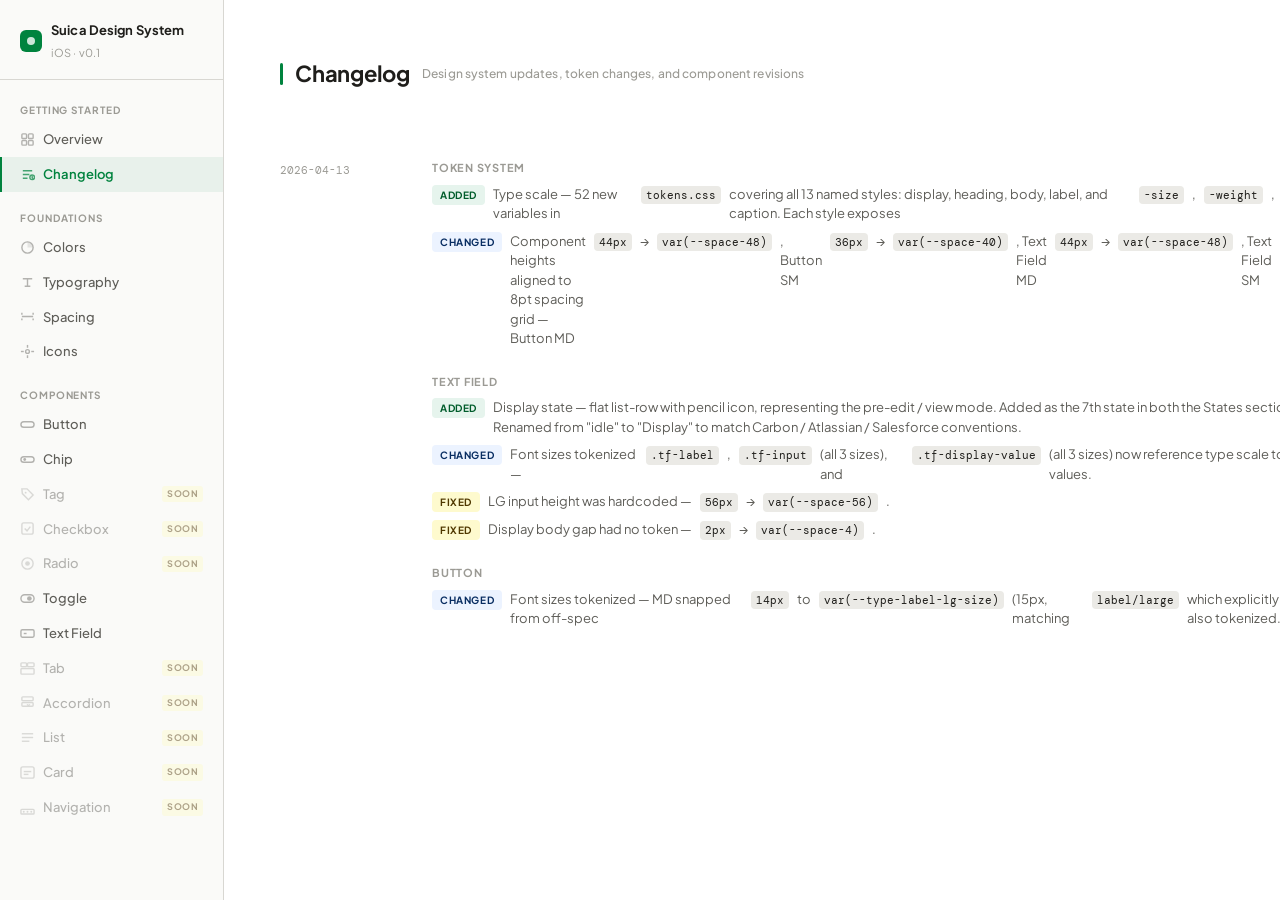
==== Design system/changelog.html @ 42c72754 "Add changelog accordion to DS site and complete type scale tokens - Embed changelog as an accordion " ====
<!DOCTYPE html>
<html lang="ja">
<head>
  <meta charset="UTF-8">
  <meta name="viewport" content="width=device-width, initial-scale=1.0">
  <title>Suica Design System — Changelog</title>
  <link rel="stylesheet" href="tokens.css">
  <link rel="preconnect" href="https://fonts.googleapis.com">
  <link rel="preconnect" href="https://fonts.gstatic.com" crossorigin>
  <link href="https://fonts.googleapis.com/css2?family=Plus+Jakarta+Sans:wght@400;500;600;700;800&family=DM+Mono:wght@400;500&family=Noto+Sans+JP:wght@300;400;500;700&family=Inter:wght@400;500;600;700&display=swap" rel="stylesheet">
  <style>
    /* ─── Reset & Base ───────────────────────────────── */
    *, *::before, *::after { box-sizing: border-box; margin: 0; padding: 0; }

    body {
      font-family: "Plus Jakarta Sans", var(--font-jp);
      color: var(--text-primary);
      background: var(--surface-page);
      display: flex;
      min-height: 100vh;
      font-size: 14px;
      line-height: 1.6;
      -webkit-font-smoothing: antialiased;
    }

    /* ─── Layout ─────────────────────────────────────── */
    .sidebar {
      width: 224px;
      flex-shrink: 0;
      position: sticky;
      top: 0;
      height: 100vh;
      overflow-y: auto;
      border-right: 1px solid var(--border-default);
      background: var(--text-inverse);
      display: flex;
      flex-direction: column;
    }

    .sidebar-logo {
      padding: 20px 20px 18px;
      border-bottom: 1px solid var(--border-default);
    }

    .sidebar-logo .logo-badge {
      display: inline-flex;
      align-items: center;
      gap: 9px;
      text-decoration: none;
    }

    .sidebar-logo .logo-dot {
      width: 22px;
      height: 22px;
      border-radius: 6px;
      background: var(--brand-default);
      flex-shrink: 0;
      display: flex;
      align-items: center;
      justify-content: center;
    }

    .sidebar-logo .logo-dot::after {
      content: '';
      width: 8px;
      height: 8px;
      border-radius: 50%;
      background: rgba(255,255,255,0.8);
    }

    .sidebar-logo .logo-name {
      font-size: 13px;
      font-weight: 700;
      color: var(--text-primary);
      letter-spacing: 0.01em;
    }

    .sidebar-logo .logo-sub {
      font-size: 11px;
      color: var(--text-tertiary);
      margin-top: 3px;
      letter-spacing: 0.01em;
    }

    .sidebar-nav {
      padding: 12px 0 16px;
      flex: 1;
    }

    .nav-section-label {
      padding: 10px 20px 4px;
      font-size: 10px;
      font-weight: 700;
      color: var(--text-tertiary);
      letter-spacing: 0.09em;
      text-transform: uppercase;
    }

    .nav-link {
      display: flex;
      align-items: center;
      gap: 8px;
      padding: 7px 20px 7px 18px;
      font-size: 13px;
      font-weight: 500;
      color: var(--text-secondary);
      text-decoration: none;
      border-left: 2px solid transparent;
      transition: background 0.12s, color 0.12s, border-color 0.12s;
    }

    .nav-link:hover {
      background: var(--nav-hover-bg);
      color: var(--text-primary);
    }

    .nav-link.active {
      background: var(--nav-active-bg);
      color: var(--brand-default);
      font-weight: 600;
      border-left-color: var(--brand-default);
    }

    .nav-link .nav-icon {
      width: 15px;
      height: 15px;
      opacity: 0.45;
      flex-shrink: 0;
      transition: opacity 0.12s;
    }

    .nav-link.active .nav-icon,
    .nav-link:hover .nav-icon { opacity: 0.7; }

    .nav-link.nav-disabled {
      opacity: 0.45;
      cursor: default;
      pointer-events: none;
    }

    .nav-soon {
      margin-left: auto;
      font-size: 9px;
      font-weight: 700;
      letter-spacing: 0.05em;
      text-transform: uppercase;
      background: var(--warning-subtle);
      color: var(--warning-text);
      border-radius: 3px;
      padding: 1px 5px;
      flex-shrink: 0;
    }

    .main {
      flex: 1;
      min-width: 0;
      background: var(--surface-default);
    }

    /* ─── Section ────────────────────────────────────── */
    .section {
      padding: 56px;
    }

    .section-header {
      display: flex;
      align-items: center;
      gap: 12px;
      margin-bottom: 36px;
    }

    .section-bar {
      width: 3px;
      height: 22px;
      border-radius: 99px;
      background: var(--brand-default);
      flex-shrink: 0;
    }

    .section-header h2 {
      font-size: 22px;
      font-weight: 700;
      color: var(--text-primary);
      letter-spacing: -0.01em;
    }

    .section-header .section-desc {
      font-size: 12px;
      color: var(--text-tertiary);
      font-weight: 500;
      letter-spacing: 0.01em;
    }

    /* ─── Changelog ──────────────────────────────────── */
    .cl-entry {
      display: grid;
      grid-template-columns: 120px 1fr;
      gap: var(--space-32);
      padding: var(--space-32) 0;
      border-bottom: 1px solid var(--border-default);
    }
    .cl-entry:last-child { border-bottom: none; }

    .cl-date {
      font-family: "DM Mono", monospace;
      font-size: 11px;
      color: var(--text-tertiary);
      padding-top: 3px;
      white-space: nowrap;
    }

    .cl-changes {
      display: flex;
      flex-direction: column;
      gap: var(--space-24);
    }

    .cl-group {
      display: flex;
      flex-direction: column;
      gap: var(--space-8);
    }

    .cl-group-label {
      font-size: 11px;
      font-weight: 700;
      color: var(--text-tertiary);
      text-transform: uppercase;
      letter-spacing: 0.07em;
    }

    .cl-list {
      list-style: none;
      display: flex;
      flex-direction: column;
      gap: var(--space-8);
    }

    .cl-list li {
      display: flex;
      align-items: baseline;
      gap: var(--space-8);
      font-size: 13px;
      color: var(--text-secondary);
      line-height: 1.5;
    }

    .cl-list code {
      font-family: "DM Mono", monospace;
      font-size: 11px;
      background: var(--surface-raised);
      color: var(--text-primary);
      padding: 1px 5px;
      border-radius: var(--radius-sm);
      white-space: nowrap;
    }

    .cl-tag {
      display: inline-flex;
      align-items: center;
      flex-shrink: 0;
      font-size: 10px;
      font-weight: 700;
      text-transform: uppercase;
      letter-spacing: 0.06em;
      padding: 2px var(--space-8);
      border-radius: var(--radius-sm);
      line-height: 1.6;
    }
    .cl-tag--added   { background: var(--brand-subtle);   color: var(--brand-strong); }
    .cl-tag--changed { background: var(--info-subtle);    color: var(--info-text); }
    .cl-tag--fixed   { background: var(--warning-subtle); color: var(--warning-text); }
    .cl-tag--removed { background: var(--error-subtle);   color: var(--error-text); }

    /* ─── Mobile Header ──────────────────────────────── */
    .mobile-header {
      display: none;
      position: fixed;
      top: 0; left: 0; right: 0;
      height: 52px;
      background: var(--surface-default);
      border-bottom: 1px solid var(--border-default);
      z-index: 200;
      align-items: center;
      padding: 0 16px;
      gap: 10px;
    }

    .hamburger {
      width: 36px;
      height: 36px;
      border: none;
      background: none;
      cursor: pointer;
      display: flex;
      align-items: center;
      justify-content: center;
      border-radius: 8px;
      color: var(--text-primary);
      flex-shrink: 0;
      transition: background 0.12s;
    }
    .hamburger:hover { background: var(--surface-raised); }

    .mobile-header .logo-badge {
      display: flex;
      align-items: center;
      gap: 8px;
      text-decoration: none;
    }
    .mobile-header .logo-dot {
      width: 20px;
      height: 20px;
      border-radius: 5px;
      background: var(--brand-default);
      display: flex;
      align-items: center;
      justify-content: center;
      flex-shrink: 0;
    }
    .mobile-header .logo-dot::after {
      content: '';
      width: 7px;
      height: 7px;
      border-radius: 50%;
      background: rgba(255,255,255,0.8);
    }
    .mobile-header .logo-name {
      font-size: 13px;
      font-weight: 700;
      color: var(--text-primary);
    }

    .sidebar-overlay {
      display: none;
      position: fixed;
      inset: 0;
      background: var(--overlay-dark);
      z-index: 199;
      backdrop-filter: blur(2px);
      -webkit-backdrop-filter: blur(2px);
    }
    .sidebar-overlay.active { display: block; }

    /* ─── Responsive ─────────────────────────────────── */
    @media (max-width: 900px) {
      .mobile-header { display: flex; }
      .sidebar {
        position: fixed;
        left: -240px;
        top: 0;
        height: 100vh;
        z-index: 200;
        width: 240px;
        transition: left 0.28s cubic-bezier(0.16, 1, 0.3, 1),
                    box-shadow 0.28s cubic-bezier(0.16, 1, 0.3, 1);
      }
      .sidebar.open { left: 0; box-shadow: var(--shadow-sidebar); }
      .main { margin-top: 52px; }
      .section { padding: 36px 32px; }
    }

    @media (max-width: 600px) {
      .section { padding: 28px 16px; }
      .cl-entry { grid-template-columns: 1fr; gap: var(--space-12); }
    }
  </style>
</head>
<body>

<div class="mobile-header">
  <button class="hamburger" id="hamburger" aria-label="Open navigation" aria-expanded="false">
    <svg width="18" height="18" viewBox="0 0 18 18" fill="none" stroke="currentColor" stroke-width="1.5" stroke-linecap="round">
      <line x1="2" y1="4.5" x2="16" y2="4.5"/><line x1="2" y1="9" x2="16" y2="9"/><line x1="2" y1="13.5" x2="16" y2="13.5"/>
    </svg>
  </button>
  <a href="index.html" class="logo-badge">
    <div class="logo-dot"></div>
    <span class="logo-name">Suica DS</span>
  </a>
</div>

<div class="sidebar-overlay" id="sidebar-overlay"></div>

<aside>
  <div class="sidebar">
    <div class="sidebar-logo">
      <a href="index.html" class="logo-badge">
        <div class="logo-dot"></div>
        <div>
          <div class="logo-name">Suica Design System</div>
          <div class="logo-sub">iOS · v0.1</div>
        </div>
      </a>
    </div>
    <nav class="sidebar-nav">
      <div class="nav-section-label">Getting Started</div>
      <a href="index.html#overview" class="nav-link">
        <svg class="nav-icon" viewBox="0 0 16 16" fill="none" stroke="currentColor" stroke-width="1.5">
          <rect x="2" y="2" width="5" height="5" rx="1"/><rect x="9" y="2" width="5" height="5" rx="1"/>
          <rect x="2" y="9" width="5" height="5" rx="1"/><rect x="9" y="9" width="5" height="5" rx="1"/>
        </svg>
        Overview
      </a>
      <a href="changelog.html" class="nav-link active">
        <svg class="nav-icon" viewBox="0 0 16 16" fill="none" stroke="currentColor" stroke-width="1.5">
          <path d="M3 4h10M3 8h7M3 12h5"/><circle cx="13" cy="11" r="2.5"/><path d="M13 10v1.5l1 1" stroke-linecap="round"/>
        </svg>
        Changelog
      </a>

      <div class="nav-section-label" style="margin-top:8px;">Foundations</div>
      <a href="index.html#colors" class="nav-link">
        <svg class="nav-icon" viewBox="0 0 16 16" fill="none" stroke="currentColor" stroke-width="1.5">
          <circle cx="8" cy="8" r="6"/><path d="M8 2a6 6 0 0 1 6 6H8V2z" fill="currentColor" stroke="none" opacity="0.3"/>
        </svg>
        Colors
      </a>
      <a href="index.html#typography" class="nav-link">
        <svg class="nav-icon" viewBox="0 0 16 16" fill="none" stroke="currentColor" stroke-width="1.5">
          <path d="M3 4h10M8 4v8M5 12h6"/>
        </svg>
        Typography
      </a>
      <a href="index.html#spacing" class="nav-link">
        <svg class="nav-icon" viewBox="0 0 16 16" fill="none" stroke="currentColor" stroke-width="1.5">
          <path d="M2 8h12M2 4v2M2 10v2M14 4v2M14 10v2"/>
        </svg>
        Spacing
      </a>
      <a href="index.html#icons" class="nav-link">
        <svg class="nav-icon" viewBox="0 0 16 16" fill="none" stroke="currentColor" stroke-width="1.5">
          <circle cx="8" cy="8" r="2"/><line x1="8" y1="1" x2="8" y2="4"/><line x1="8" y1="12" x2="8" y2="15"/><line x1="1" y1="8" x2="4" y2="8"/><line x1="12" y1="8" x2="15" y2="8"/>
        </svg>
        Icons
      </a>

      <div class="nav-section-label" style="margin-top:8px;">Components</div>
      <a href="index.html#buttons" class="nav-link">
        <svg class="nav-icon" viewBox="0 0 16 16" fill="none" stroke="currentColor" stroke-width="1.5">
          <rect x="1" y="5" width="14" height="6" rx="3"/>
        </svg>
        Button
      </a>
      <a href="index.html#chips" class="nav-link">
        <svg class="nav-icon" viewBox="0 0 16 16" fill="none" stroke="currentColor" stroke-width="1.5">
          <rect x="1" y="5" width="14" height="6" rx="3"/><circle cx="5" cy="8" r="1.5" fill="currentColor" stroke="none"/>
        </svg>
        Chip
      </a>
      <a class="nav-link nav-disabled">
        <svg class="nav-icon" viewBox="0 0 16 16" fill="none" stroke="currentColor" stroke-width="1.5">
          <path d="M2 2h5.5l6.5 6.5-5 5L2.5 7 2 2z"/><circle cx="6" cy="6" r="1" fill="currentColor" stroke="none"/>
        </svg>
        Tag
        <span class="nav-soon">Soon</span>
      </a>
      <a class="nav-link nav-disabled">
        <svg class="nav-icon" viewBox="0 0 16 16" fill="none" stroke="currentColor" stroke-width="1.5">
          <rect x="2" y="2" width="12" height="12" rx="2"/><path d="M5 8l2.5 2.5L11 6"/>
        </svg>
        Checkbox
        <span class="nav-soon">Soon</span>
      </a>
      <a class="nav-link nav-disabled">
        <svg class="nav-icon" viewBox="0 0 16 16" fill="none" stroke="currentColor" stroke-width="1.5">
          <circle cx="8" cy="8" r="6"/><circle cx="8" cy="8" r="2.5" fill="currentColor" stroke="none"/>
        </svg>
        Radio
        <span class="nav-soon">Soon</span>
      </a>
      <a href="index.html#toggle" class="nav-link">
        <svg class="nav-icon" viewBox="0 0 16 16" fill="none" stroke="currentColor" stroke-width="1.5">
          <rect x="1" y="4" width="14" height="8" rx="4"/><circle cx="10" cy="8" r="2.5" fill="currentColor" stroke="none"/>
        </svg>
        Toggle
      </a>
      <a href="index.html#text-field" class="nav-link">
        <svg class="nav-icon" viewBox="0 0 16 16" fill="none" stroke="currentColor" stroke-width="1.5">
          <rect x="1" y="4" width="14" height="8" rx="1.5"/><line x1="4" y1="8" x2="7" y2="8"/>
        </svg>
        Text Field
      </a>
      <a class="nav-link nav-disabled">
        <svg class="nav-icon" viewBox="0 0 16 16" fill="none" stroke="currentColor" stroke-width="1.5">
          <rect x="1" y="2" width="6" height="4" rx="1"/><rect x="8" y="2" width="7" height="4" rx="1"/><rect x="1" y="8" width="14" height="6" rx="1"/>
        </svg>
        Tab
        <span class="nav-soon">Soon</span>
      </a>
      <a class="nav-link nav-disabled">
        <svg class="nav-icon" viewBox="0 0 16 16" fill="none" stroke="currentColor" stroke-width="1.5">
          <rect x="2" y="2" width="12" height="4" rx="1"/><rect x="2" y="8" width="12" height="4" rx="1"/><path d="M10.5 10l-1.5 1.5L7.5 10"/>
        </svg>
        Accordion
        <span class="nav-soon">Soon</span>
      </a>
      <a class="nav-link nav-disabled">
        <svg class="nav-icon" viewBox="0 0 16 16" fill="none" stroke="currentColor" stroke-width="1.5">
          <line x1="2" y1="4" x2="14" y2="4"/><line x1="2" y1="8" x2="14" y2="8"/><line x1="2" y1="12" x2="10" y2="12"/>
        </svg>
        List
        <span class="nav-soon">Soon</span>
      </a>
      <a class="nav-link nav-disabled">
        <svg class="nav-icon" viewBox="0 0 16 16" fill="none" stroke="currentColor" stroke-width="1.5">
          <rect x="1" y="2" width="14" height="12" rx="2"/><line x1="4" y1="7" x2="12" y2="7"/><line x1="4" y1="10" x2="9" y2="10"/>
        </svg>
        Card
        <span class="nav-soon">Soon</span>
      </a>
      <a class="nav-link nav-disabled">
        <svg class="nav-icon" viewBox="0 0 16 16" fill="none" stroke="currentColor" stroke-width="1.5">
          <rect x="1" y="10" width="14" height="5" rx="1"/><line x1="4" y1="12.5" x2="4" y2="12.5" stroke-linecap="round" stroke-width="2"/><line x1="8" y1="12.5" x2="8" y2="12.5" stroke-linecap="round" stroke-width="2"/><line x1="12" y1="12.5" x2="12" y2="12.5" stroke-linecap="round" stroke-width="2"/>
        </svg>
        Navigation
        <span class="nav-soon">Soon</span>
      </a>
    </nav>
  </div>
</aside>

<main class="main">
  <div class="section">
    <div class="section-header">
      <div class="section-bar"></div>
      <h2>Changelog</h2>
      <span class="section-desc">Design system updates, token changes, and component revisions</span>
    </div>

    <!--
    ═══════════════════════════════════════════════════════
    HOW TO ADD A NEW ENTRY
    ═══════════════════════════════════════════════════════
    Copy the block below and paste it ABOVE the previous entry.
    Use the appropriate tag for each change:
      Added   → new feature, state, token, or component
      Changed → modification to existing behaviour or value
      Fixed   → correcting something off-spec or broken
      Removed → deletion of a feature or token

    <div class="cl-entry">
      <div class="cl-date">YYYY-MM-DD</div>
      <div class="cl-changes">

        <div class="cl-group">
          <div class="cl-group-label">Section name (e.g. Token System · Text Field · Button)</div>
          <ul class="cl-list">
            <li>
              <span class="cl-tag cl-tag--added">Added</span>
              Description of the change. Reference tokens as <code>--token-name</code>.
            </li>
          </ul>
        </div>

      </div>
    </div>
    ═══════════════════════════════════════════════════════ -->

    <!-- ── 2026-04-13 ── -->
    <div class="cl-entry">
      <div class="cl-date">2026-04-13</div>
      <div class="cl-changes">

        <div class="cl-group">
          <div class="cl-group-label">Token System</div>
          <ul class="cl-list">
            <li>
              <span class="cl-tag cl-tag--added">Added</span>
              Type scale — 52 new variables in <code>tokens.css</code> covering all 13 named styles: display, heading, body, label, and caption. Each style exposes <code>-size</code>, <code>-weight</code>, <code>-lh</code>, and <code>-ls</code> (where non-zero).
            </li>
            <li>
              <span class="cl-tag cl-tag--changed">Changed</span>
              Component heights aligned to 8pt spacing grid — Button MD <code>44px</code> → <code>var(--space-48)</code>, Button SM <code>36px</code> → <code>var(--space-40)</code>, Text Field MD <code>44px</code> → <code>var(--space-48)</code>, Text Field SM <code>36px</code> → <code>var(--space-40)</code>.
            </li>
          </ul>
        </div>

        <div class="cl-group">
          <div class="cl-group-label">Text Field</div>
          <ul class="cl-list">
            <li>
              <span class="cl-tag cl-tag--added">Added</span>
              Display state — flat list-row with pencil icon, representing the pre-edit / view mode. Added as the 7th state in both the States section and Size × State Matrix. Renamed from "idle" to "Display" to match Carbon / Atlassian / Salesforce conventions.
            </li>
            <li>
              <span class="cl-tag cl-tag--changed">Changed</span>
              Font sizes tokenized — <code>.tf-label</code>, <code>.tf-input</code> (all 3 sizes), and <code>.tf-display-value</code> (all 3 sizes) now reference type scale tokens instead of hardcoded px values.
            </li>
            <li>
              <span class="cl-tag cl-tag--fixed">Fixed</span>
              LG input height was hardcoded — <code>56px</code> → <code>var(--space-56)</code>.
            </li>
            <li>
              <span class="cl-tag cl-tag--fixed">Fixed</span>
              Display body gap had no token — <code>2px</code> → <code>var(--space-4)</code>.
            </li>
          </ul>
        </div>

        <div class="cl-group">
          <div class="cl-group-label">Button</div>
          <ul class="cl-list">
            <li>
              <span class="cl-tag cl-tag--changed">Changed</span>
              Font sizes tokenized — MD snapped from off-spec <code>14px</code> to <code>var(--type-label-lg-size)</code> (15px, matching <code>label/large</code> which explicitly targets button text). SM and LG also tokenized.
            </li>
          </ul>
        </div>

      </div>
    </div>

  </div>
</main>

<script>
  // Mobile sidebar drawer
  const hamburger = document.getElementById('hamburger');
  const sidebar = document.querySelector('.sidebar');
  const overlay = document.getElementById('sidebar-overlay');

  function openSidebar() {
    sidebar.classList.add('open');
    overlay.classList.add('active');
    hamburger.setAttribute('aria-expanded', 'true');
    document.body.style.overflow = 'hidden';
  }

  function closeSidebar() {
    sidebar.classList.remove('open');
    overlay.classList.remove('active');
    hamburger.setAttribute('aria-expanded', 'false');
    document.body.style.overflow = '';
  }

  hamburger.addEventListener('click', openSidebar);
  overlay.addEventListener('click', closeSidebar);

  document.querySelectorAll('.nav-link').forEach(link => {
    link.addEventListener('click', () => {
      if (window.innerWidth <= 900) closeSidebar();
    });
  });

  window.addEventListener('resize', () => {
    if (window.innerWidth > 900) closeSidebar();
  });
</script>

</body>
</html>
---- Design system/tokens.css ----
:root {
  /* ─── Primitives: Brand Green ───────────────────── */
  --brand-green-950: #001A0D;
  --brand-green-900: #002E16;
  --brand-green-700: #005C2B;
  --brand-green-600: #006B33;
  --brand-green-500: #00833E;
  --brand-green-400: #34A86A;
  --brand-green-300: #7DCBA0;
  --brand-green-200: #B8E5CE;
  --brand-green-100: #D9F0E5;
  --brand-green-50:  #E6F4ED;
  --brand-green-25:  #F3FAF6;

  /* ─── Primitives: Red ───────────────────────────── */
  --red-950: #4A0A0A;
  --red-900: #7B1111;
  --red-700: #A62628;
  --red-500: #D93134;
  --red-400: #E15B5D;
  --red-300: #EE9092;
  --red-200: #F5BFC0;
  --red-100: #F9DADA;
  --red-50:  #FBEAE8;
  --red-25:  #FDF4F4;

  /* ─── Primitives: Orange ────────────────────────── */
  --orange-950: #3D1200;
  --orange-900: #6B2100;
  --orange-700: #A33A05;
  --orange-500: #D34D07;
  --orange-400: #F17A25;
  --orange-300: #F9AA72;
  --orange-200: #FCC9A8;
  --orange-100: #FDE3D1;
  --orange-50:  #FEF2EA;
  --orange-25:  #FFF8F5;

  /* ─── Primitives: Yellow ────────────────────────── */
  --yellow-950: #2E1F00;
  --yellow-900: #503800;
  --yellow-700: #9A7505;
  --yellow-500: #D8A807;
  --yellow-400: #F1C328;
  --yellow-300: #F7DA7A;
  --yellow-200: #FAEAB6;
  --yellow-100: #FCF3D5;
  --yellow-50:  #FEFACE;
  --yellow-25:  #FFFDF5;

  /* ─── Primitives: Green ─────────────────────────── */
  --green-950: #0D2206;
  --green-900: #1A3D0A;
  --green-700: #3A7018;
  --green-500: #5AA82D;
  --green-400: #7CCB4F;
  --green-300: #AADD82;
  --green-200: #CCEAB0;
  --green-100: #E2F5D2;
  --green-50:  #F2FAED;
  --green-25:  #F8FDF5;

  /* ─── Primitives: Emerald ───────────────────────── */
  --emerald-950: #062420;
  --emerald-900: #0D3D38;
  --emerald-700: #0F6B5E;
  --emerald-500: #29A093;
  --emerald-400: #60CCC1;
  --emerald-300: #96DDD8;
  --emerald-200: #C0ECEB;
  --emerald-100: #DDF5F3;
  --emerald-50:  #EFFAF9;
  --emerald-25:  #F6FDFC;

  /* ─── Primitives: Blue ──────────────────────────── */
  --blue-950: #041836;
  --blue-900: #082D62;
  --blue-700: #1250A8;
  --blue-500: #1B60D6;
  --blue-400: #4D88F0;
  --blue-300: #8DB3F5;
  --blue-200: #BCCFFA;
  --blue-100: #DAE8FC;
  --blue-50:  #ECF3FF;
  --blue-25:  #F5F8FF;

  /* ─── Primitives: Purple ────────────────────────── */
  --purple-950: #1A0840;
  --purple-900: #2E1270;
  --purple-700: #5B0EAD;
  --purple-500: #7B35E0;
  --purple-400: #9B6CF3;
  --purple-300: #BFA0F7;
  --purple-200: #D8C8FB;
  --purple-100: #EBE2FD;
  --purple-50:  #F2EDFE;
  --purple-25:  #F8F5FF;

  /* ─── Primitives: Pink ──────────────────────────── */
  --pink-950: #2E0420;
  --pink-900: #560A3C;
  --pink-700: #8C0E60;
  --pink-500: #BA1380;
  --pink-400: #D855A8;
  --pink-300: #E896CC;
  --pink-200: #F2BFE2;
  --pink-100: #F8DCF1;
  --pink-50:  #FCF1F8;
  --pink-25:  #FEF7FC;

  /* ─── Primitives: Neutral (13 steps) ────────────── */
  --neutral-1000: #000000;
  --neutral-950: #121210;
  --neutral-900: #1F1E1B;
  --neutral-800: #2E2D29;
  --neutral-700: #454440;
  --neutral-600: #5E5D58;
  --neutral-500: #797872;
  --neutral-400: #9B9A94;
  --neutral-300: #C0BEB8;
  --neutral-200: #D8D7D2;
  --neutral-100: #EBEAE6;
  --neutral-50:  #F5F4F1;
  --neutral-25:  #FAFAF8;

  /* ─── Semantic: Brand ───────────────────────────── */
  --brand-default:    #00833E;
  --brand-strong:     #005C2B;
  --brand-subtle:     #E6F4ED;
  --brand-on-default: #FFFFFF;

  /* ─── Semantic: Text ────────────────────────────── */
  --text-primary:   #1F1E1B;
  --text-secondary: #5E5D58;
  --text-tertiary:  #9B9A94;
  --text-disabled:  #C0BEB8;
  --text-inverse:   #FAFAF8;

  /* ─── Semantic: Surface ─────────────────────────── */
  --surface-page:    #F5F4F1;
  --surface-default: #FFFFFF;
  --surface-raised:  #EBEAE6;
  --border-default:  #D8D7D2;
  --border-strong:   #C0BEB8;
  --border-inverse:  #1F1E1B;

  /* ─── Semantic: Error ───────────────────────────── */
  --error-default: #A62628;
  --error-subtle:  #FBEAE8;
  --error-text:    #7B1111;

  /* ─── Semantic: Warning ─────────────────────────── */
  --warning-default: #9A7505;
  --warning-subtle:  #FEFACE;
  --warning-border:  var(--yellow-300);
  --warning-text:    #503800;

  /* ─── Semantic: Success ─────────────────────────── */
  --success-default: #3A7018;
  --success-subtle:  #F2FAED;
  --success-text:    #1A3D0A;

  /* ─── Semantic: Info ────────────────────────────── */
  --info-default: #1250A8;
  --info-subtle:  #ECF3FF;
  --info-text:    #082D62;

  /* ─── Semantic: States ──────────────────────────── */
  --state-focus:         #00833E;
  --state-disabled-fill: #EBEAE6;
  --state-disabled-text: #C0BEB8;

  /* ─── Spacing ────────────────────────────────────── */
  --space-4:  4px;
  --space-8:  8px;
  --space-12: 12px;
  --space-16: 16px;
  --space-20: 20px;
  --space-24: 24px;
  --space-32: 32px;
  --space-40: 40px;
  --space-48: 48px;
  --space-56: 56px;
  --space-64: 64px;
  --space-80: 80px;
  --space-96: 96px;

  /* ─── Shadows ───────────────────────────────────── */
  --shadow-xs:       0 1px 2px rgba(0,0,0,0.08);
  --shadow-sm:       0 1px 4px rgba(0,0,0,0.04);
  --shadow-md:       0 1px 3px rgba(0,0,0,0.12), 0 1px 2px rgba(0,0,0,0.08);
  --shadow-lg:       0 3px 8px rgba(0,0,0,0.15), 0 2px 4px rgba(0,0,0,0.10);
  --shadow-brand-sm: 0 4px 12px rgba(0,131,62,0.1);
  --shadow-brand-md: 0 6px 20px rgba(0,131,62,0.1), 0 2px 6px rgba(0,0,0,0.04);
  --shadow-sidebar:  8px 0 32px rgba(0,0,0,0.18);

  /* ─── Overlays & State Backgrounds ──────────────── */
  --overlay-border:  rgba(0,0,0,0.07);
  --overlay-dark:    rgba(0,0,0,0.35);
  --nav-hover-bg:    rgba(0,131,62,0.05);
  --nav-active-bg:   rgba(0,131,62,0.07);

  /* ─── Border Radius ─────────────────────────────── */
  --radius-none: 0px;
  --radius-sm:   4px;
  --radius-md:   8px;
  --radius-lg:   16px;
  --radius-xl:   24px;
  --radius-full: 9999px;

  /* ─── Typography: Font stacks ──────────────────── */
  --font-jp: "Hiragino Sans", "Noto Sans JP", -apple-system, sans-serif;
  --font-en: -apple-system, "Inter", sans-serif;

  /* ─── Typography: Type scale ────────────────────── */
  /* display/balance */
  --type-display-balance-size:   40px;
  --type-display-balance-weight: 700;
  --type-display-balance-lh:     46px;
  --type-display-balance-ls:    -1px;

  /* display/large */
  --type-display-lg-size:   34px;
  --type-display-lg-weight: 700;
  --type-display-lg-lh:     41px;
  --type-display-lg-ls:    -0.5px;

  /* display/small */
  --type-display-sm-size:   28px;
  --type-display-sm-weight: 700;
  --type-display-sm-lh:     36px;
  --type-display-sm-ls:    -0.3px;

  /* heading/large */
  --type-heading-lg-size:   22px;
  --type-heading-lg-weight: 600;
  --type-heading-lg-lh:     30px;
  --type-heading-lg-ls:    -0.2px;

  /* heading/medium */
  --type-heading-md-size:   18px;
  --type-heading-md-weight: 600;
  --type-heading-md-lh:     26px;
  --type-heading-md-ls:    -0.1px;

  /* heading/small */
  --type-heading-sm-size:   15px;
  --type-heading-sm-weight: 600;
  --type-heading-sm-lh:     22px;

  /* body/large */
  --type-body-lg-size:   17px;
  --type-body-lg-weight: 400;
  --type-body-lg-lh:     28px;

  /* body/medium */
  --type-body-md-size:   15px;
  --type-body-md-weight: 400;
  --type-body-md-lh:     24px;

  /* body/small */
  --type-body-sm-size:   13px;
  --type-body-sm-weight: 400;
  --type-body-sm-lh:     20px;

  /* label/large */
  --type-label-lg-size:   15px;
  --type-label-lg-weight: 500;
  --type-label-lg-lh:     20px;

  /* label/medium */
  --type-label-md-size:   13px;
  --type-label-md-weight: 500;
  --type-label-md-lh:     18px;

  /* label/small */
  --type-label-sm-size:   11px;
  --type-label-sm-weight: 500;
  --type-label-sm-lh:     14px;
  --type-label-sm-ls:     0.3px;

  /* caption/default */
  --type-caption-size:   11px;
  --type-caption-weight: 400;
  --type-caption-lh:     14px;
}
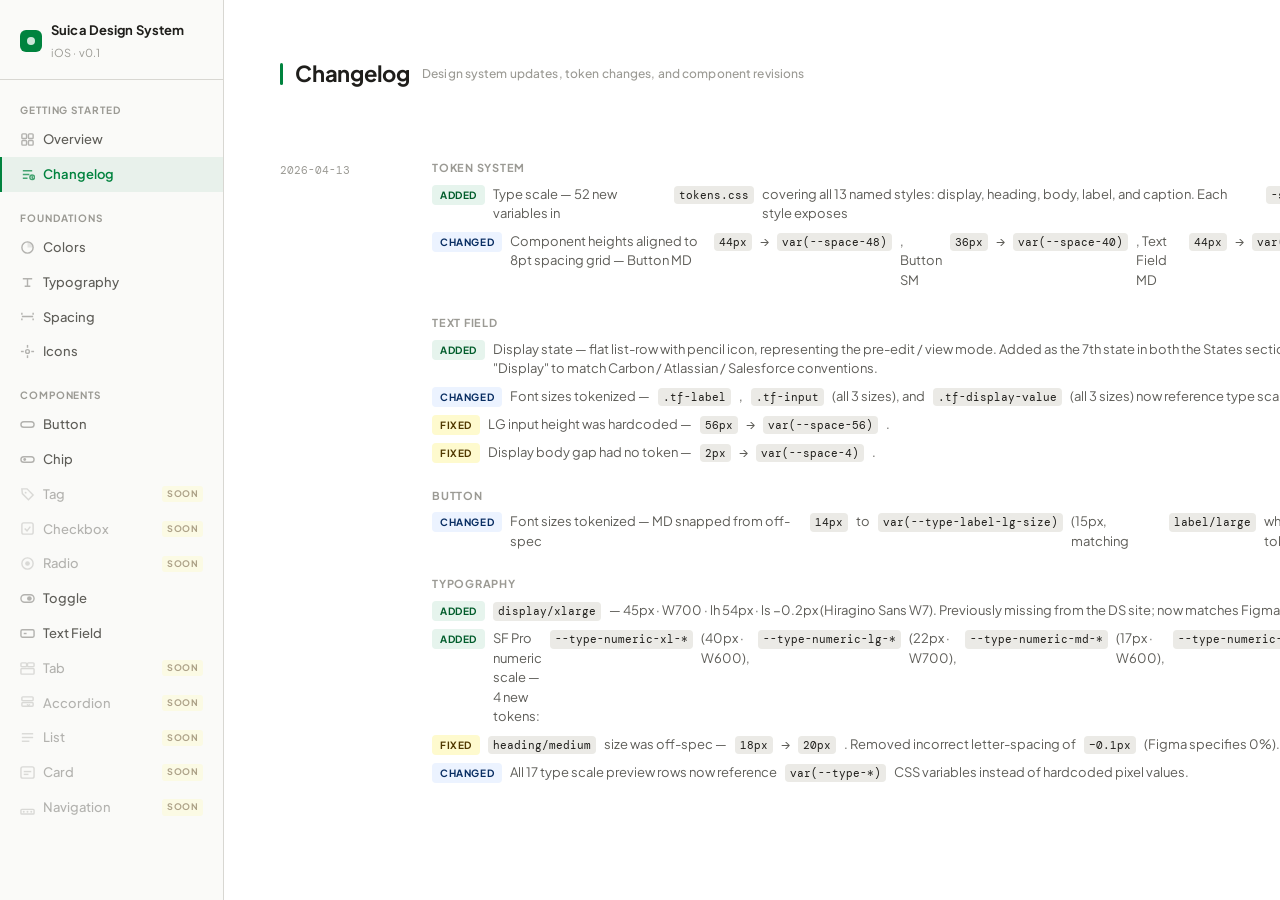
==== commit 5d6785be: "Sync typography section with Figma and tokenize all type scale values - Add missing display/xlarge t" ====
--- a/Design system/changelog.html
+++ b/Design system/changelog.html
@@ -608,6 +608,28 @@
           </ul>
         </div>
 
+        <div class="cl-group">
+          <div class="cl-group-label">Typography</div>
+          <ul class="cl-list">
+            <li>
+              <span class="cl-tag cl-tag--added">Added</span>
+              <code>display/xlarge</code> — 45px · W700 · lh 54px · ls −0.2px (Hiragino Sans W7). Previously missing from the DS site; now matches Figma source.
+            </li>
+            <li>
+              <span class="cl-tag cl-tag--added">Added</span>
+              SF Pro numeric scale — 4 new tokens: <code>--type-numeric-xl-*</code> (40px · W600), <code>--type-numeric-lg-*</code> (22px · W700), <code>--type-numeric-md-*</code> (17px · W600), <code>--type-numeric-sm-*</code> (13px · W500). Replaces the old <code>--type-display-balance-*</code> group.
+            </li>
+            <li>
+              <span class="cl-tag cl-tag--fixed">Fixed</span>
+              <code>heading/medium</code> size was off-spec — <code>18px</code> → <code>20px</code>. Removed incorrect letter-spacing of <code>−0.1px</code> (Figma specifies 0%).
+            </li>
+            <li>
+              <span class="cl-tag cl-tag--changed">Changed</span>
+              All 17 type scale preview rows now reference <code>var(--type-*)</code> CSS variables instead of hardcoded pixel values.
+            </li>
+          </ul>
+        </div>
+
       </div>
     </div>
 
--- a/Design system/tokens.css
+++ b/Design system/tokens.css
@@ -212,12 +212,12 @@
   --font-jp: "Hiragino Sans", "Noto Sans JP", -apple-system, sans-serif;
   --font-en: -apple-system, "Inter", sans-serif;
 
-  /* ─── Typography: Type scale ────────────────────── */
-  /* display/balance */
-  --type-display-balance-size:   40px;
-  --type-display-balance-weight: 700;
-  --type-display-balance-lh:     46px;
-  --type-display-balance-ls:    -1px;
+  /* ─── Typography: Type scale — Hiragino ─────────── */
+  /* display/xlarge */
+  --type-display-xl-size:   45px;
+  --type-display-xl-weight: 700;
+  --type-display-xl-lh:     54px;
+  --type-display-xl-ls:    -0.2px;
 
   /* display/large */
   --type-display-lg-size:   34px;
@@ -238,10 +238,9 @@
   --type-heading-lg-ls:    -0.2px;
 
   /* heading/medium */
-  --type-heading-md-size:   18px;
+  --type-heading-md-size:   20px;
   --type-heading-md-weight: 600;
   --type-heading-md-lh:     26px;
-  --type-heading-md-ls:    -0.1px;
 
   /* heading/small */
   --type-heading-sm-size:   15px;
@@ -283,4 +282,26 @@
   --type-caption-size:   11px;
   --type-caption-weight: 400;
   --type-caption-lh:     14px;
+
+  /* ─── Typography: Type scale — SF Pro (numeric) ─── */
+  /* numeric/xlarge — SF Pro Display, Semibold */
+  --type-numeric-xl-size:   40px;
+  --type-numeric-xl-weight: 600;
+  --type-numeric-xl-lh:     48px;
+  --type-numeric-xl-ls:    -0.2px;
+
+  /* numeric/large — SF Pro Display, Bold */
+  --type-numeric-lg-size:   22px;
+  --type-numeric-lg-weight: 700;
+  --type-numeric-lg-lh:     26px;
+
+  /* numeric/medium — SF Pro, Semibold */
+  --type-numeric-md-size:   17px;
+  --type-numeric-md-weight: 600;
+  --type-numeric-md-lh:     22px;
+
+  /* numeric/small — SF Pro, Medium */
+  --type-numeric-sm-size:   13px;
+  --type-numeric-sm-weight: 500;
+  --type-numeric-sm-lh:     17px;
 }
